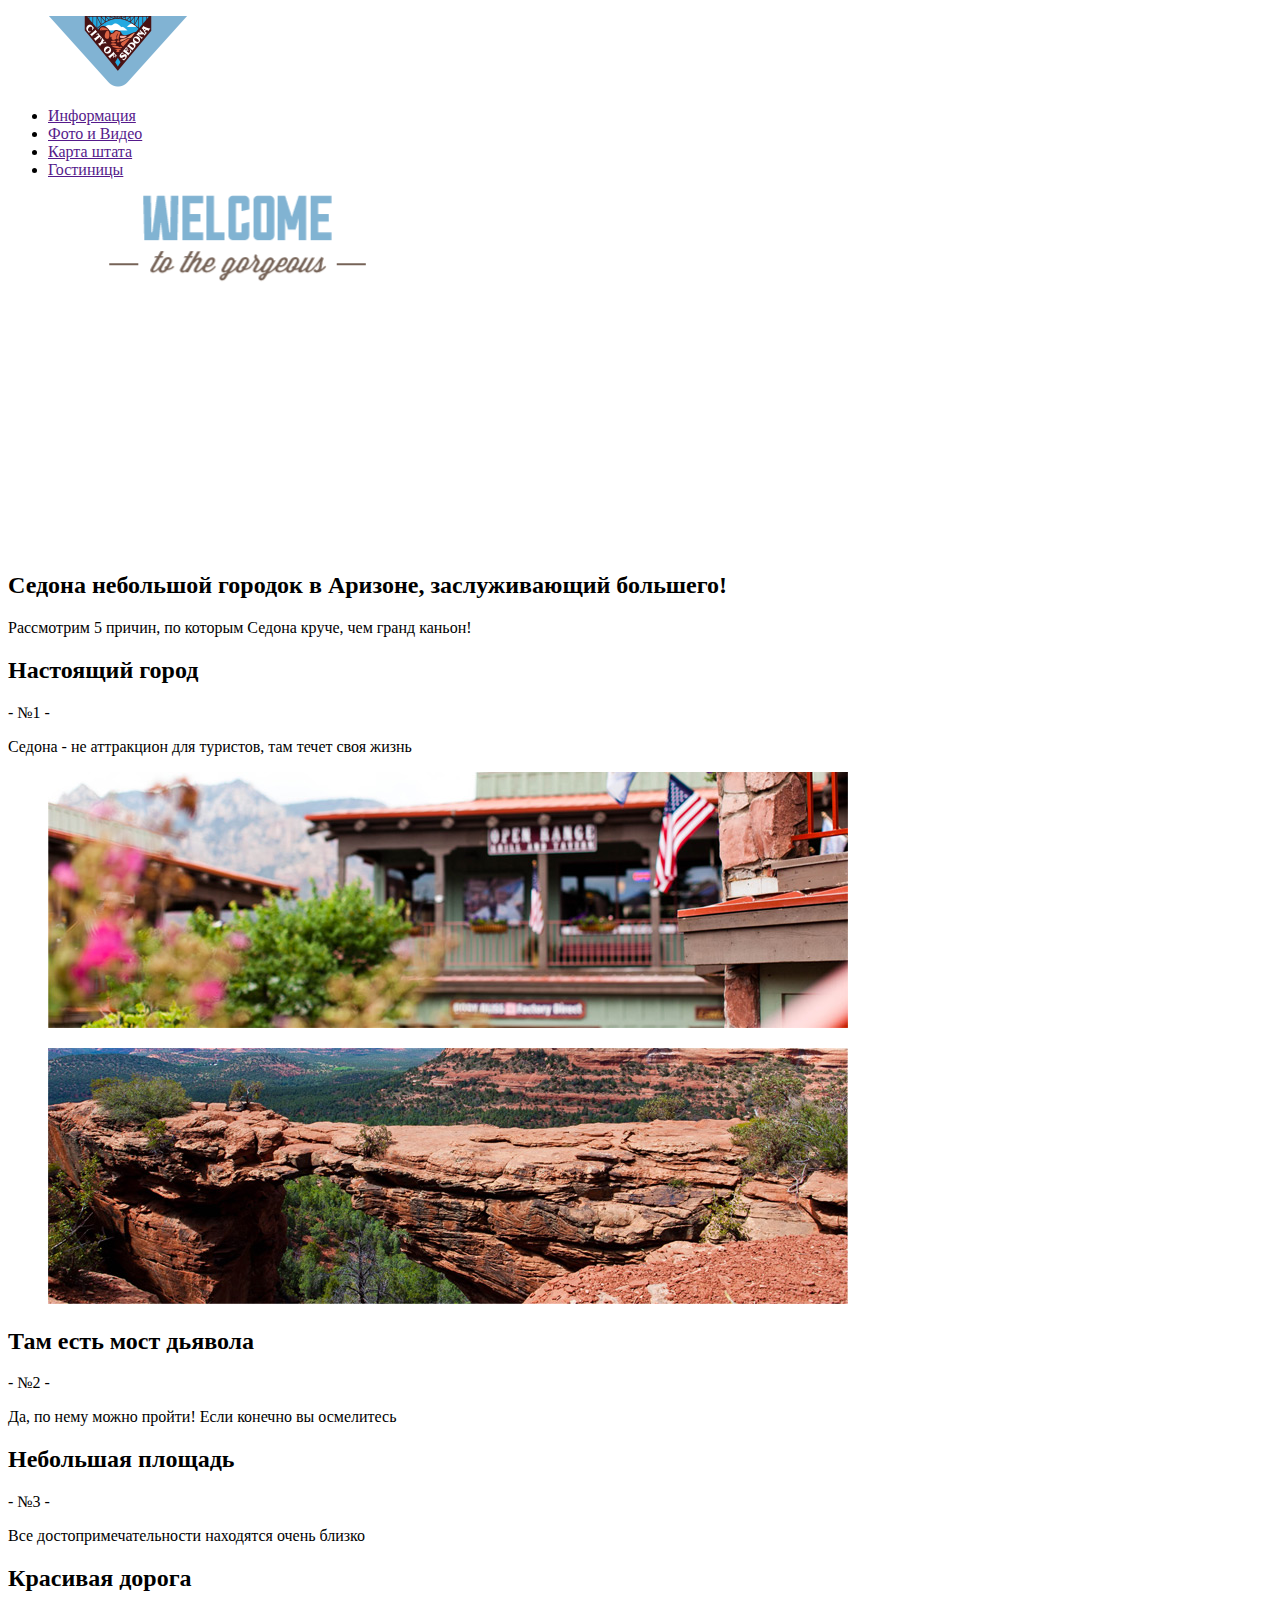
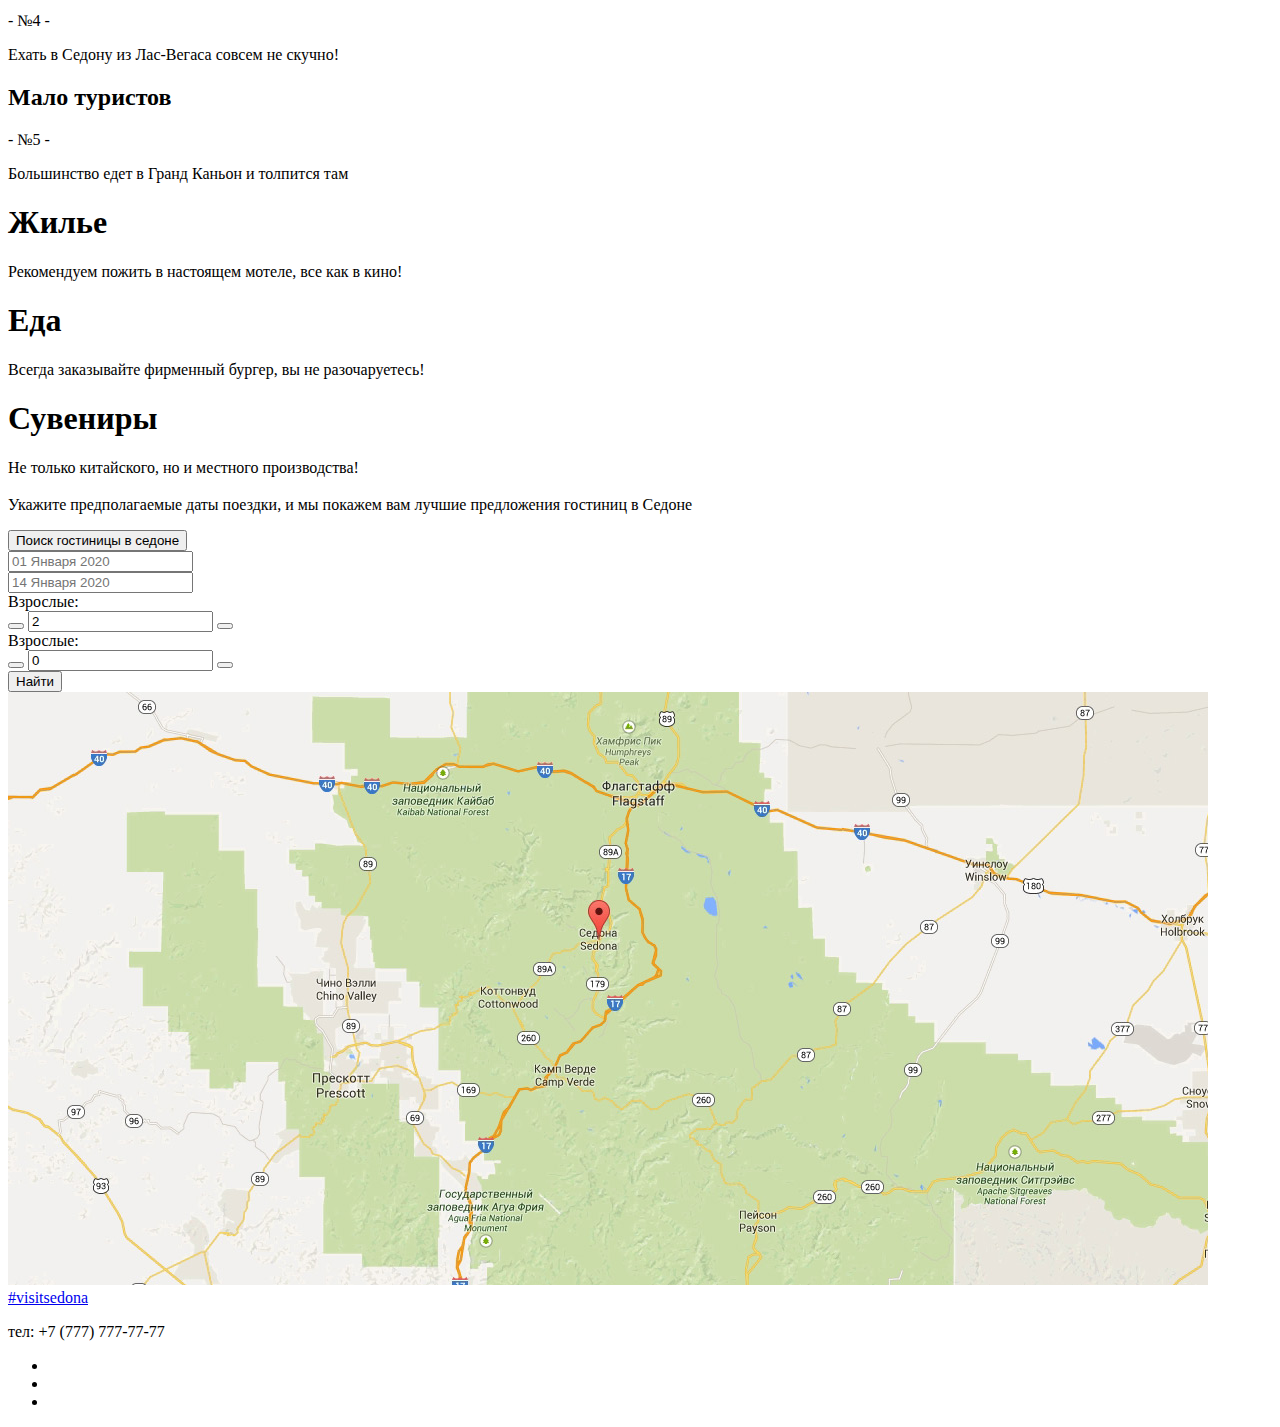
==== index.html @ 4307a4ac "Base markup" ====
<!DOCTYPE html>
<html lang="ru">
<head>
  <meta charset="UTF-8">
  <meta name="viewport" content="width=device-width, initial-scale=1.0">
  <meta http-equiv="X-UA-Compatible" content="ie=edge">
  <title>Welcome to Sedona</title>
</head>
<body>
  <div class="wrapper">
    <header class="main-header">
      <figure>
        <img src="img/logo.png" alt="Sedona logo">
      </figure>
      <ul>
        <li><a href="">Информация</a></li>
        <li><a href="">Фото и Видео</a></li>
        <li><a href="">Карта штата</a></li>
        <li><a href="">Гостиницы</a></li>
      </ul>
    </header>

    <div class="page-intro">
      <img src="img/welcome-sedona.png" alt="welcome to Sedona" width="459" height="353">
    </div>

    <main>

      <section class="reasons">
        <header class="reasons-header">
          <h2 class="reasons-title">
            Седона небольшой городок в Аризоне, заслуживающий большего!
          </h2>
          <p>
            Рассмотрим 5 причин, по которым Седона круче, чем гранд каньон!
          </p>
        </header>

        <div class="reasons-row">
          <div class="reason reason-blue">
            <h2 class="reason-title">Настоящий город</h2>
            <span>- №1 -</span>
            <p>Седона - не аттракцион для туристов, там течет своя жизнь</p>
          </div>
          <figure>
            <img src="img/reason-1-pic.jpg" alt="reason-picture" width="800" height="256">
          </figure>
        </div>

        <div class="reasons-row">
          <figure>
            <img src="img/reason-2-pic.jpg" alt="reason-picture" width="800" height="256">
          </figure>
          <div class="reason reason-blue">
            <h2 class="reason-title">Там есть мост дьявола</h2>
            <span>- №2 -</span>
            <p>Да, по нему можно пройти! Если конечно вы осмелитесь</p>
          </div>
        </div>

        <div class="reasons-row reasons-row-grey">
          <div class="reason">
            <h2 class="reason-title">Небольшая площадь</h2>
            <span>- №3 -</span>
            <p>Все достопримечательности находятся очень близко</p>
          </div>

          <div class="reason">
            <h2 class="reason-title">Красивая дорога</h2>
            <span>- №4 -</span>
            <p>Ехать в Седону из Лас-Вегаса совсем не скучно!</p>
          </div>

          <div class="reason">
            <h2 class="reason-title">Мало туристов</h2>
            <span>- №5 -</span>
            <p>Большинство едет в Гранд Каньон и толпится там</p>
          </div>
        </div>

        <div class="reasons-row reasons-row-white">
          <div class="reason-housing">
            <h1 class="reason-title">Жилье</h1>
            <p>Рекомендуем пожить в настоящем мотеле, все как в кино!</p>
          </div>

          <div class="reason-food">
            <h1 class="reason-title">Еда</h1>
            <p>Всегда заказывайте фирменный бургер, вы не разочаруетесь!</p>
          </div>

          <div class="reason-sounenir">
            <h1 class="reason-title">Сувениры</h1>
            <p>Не только китайского, но и местного производства!</p>
          </div>
        </div>
      </section>

      <section class="booking">
        <h2 class="booking-title"></h2>
        <p>Укажите предполагаемые даты поездки, и мы покажем вам лучшие предложения гостиниц в Седоне</p>
        <button class="search-button" type="button">Поиск гостиницы в седоне</button>

        <div class="booking-modal">
          <form class="booking-form" action="post">

            <div class="input-line">
              <label for=""></label>
              <input class="booking-calendar" id="arrival-date" type="text" name="arrival" placeholder="01 Января 2020">
            </div>

            <div class="input-line">
              <label for=""></label>
              <input class="booking-calendar" id="departure-date" type="text" name="departure" placeholder="14 Января 2020">
            </div>

            <div class="input-line">
              <label for="adults">Взрослые:</label>
              <div class="adults">
                <button class="button-minus" type="button"></button>
                <input type="text" name="adults" id="adults" value="2">
                <button class="button-plus" type="button"></button>
              </div>

              <label for="children">Взрослые:</label>
              <div class="children">
                <button class="button-minus" type="button"></button>
                <input type="text" name="children" id="children" value="0">
                <button class="button-plus" type="button"></button>
              </div>
            </div>

            <button class="form-submit-button" type="submit">Найти</button>
          </form>
        </div>

        <div class="map">
          <img src="img/map.jpg" alt="Sedona map" width="1200" height="593">
        </div>
      </section>
    </main>
    <footer class="footer">
      <div class="footer-contacts">
        <a href="#">#visitsedona</a>
        <p>тел: +7 (777) 777-77-77</p>
      </div>
      <div class="footer-social">
        <ul>
          <li><a class="social-button social-button-twitter" href=""></a></li>
          <li><a class="social-button social-button-facebook" href=""></a></li>
          <li><a class="social-button social-button-youtube" href=""></a></li>
        </ul>
      </div>
      <div class="footer-copyright"></div>
    </footer>
  </div>
</body>
</html>
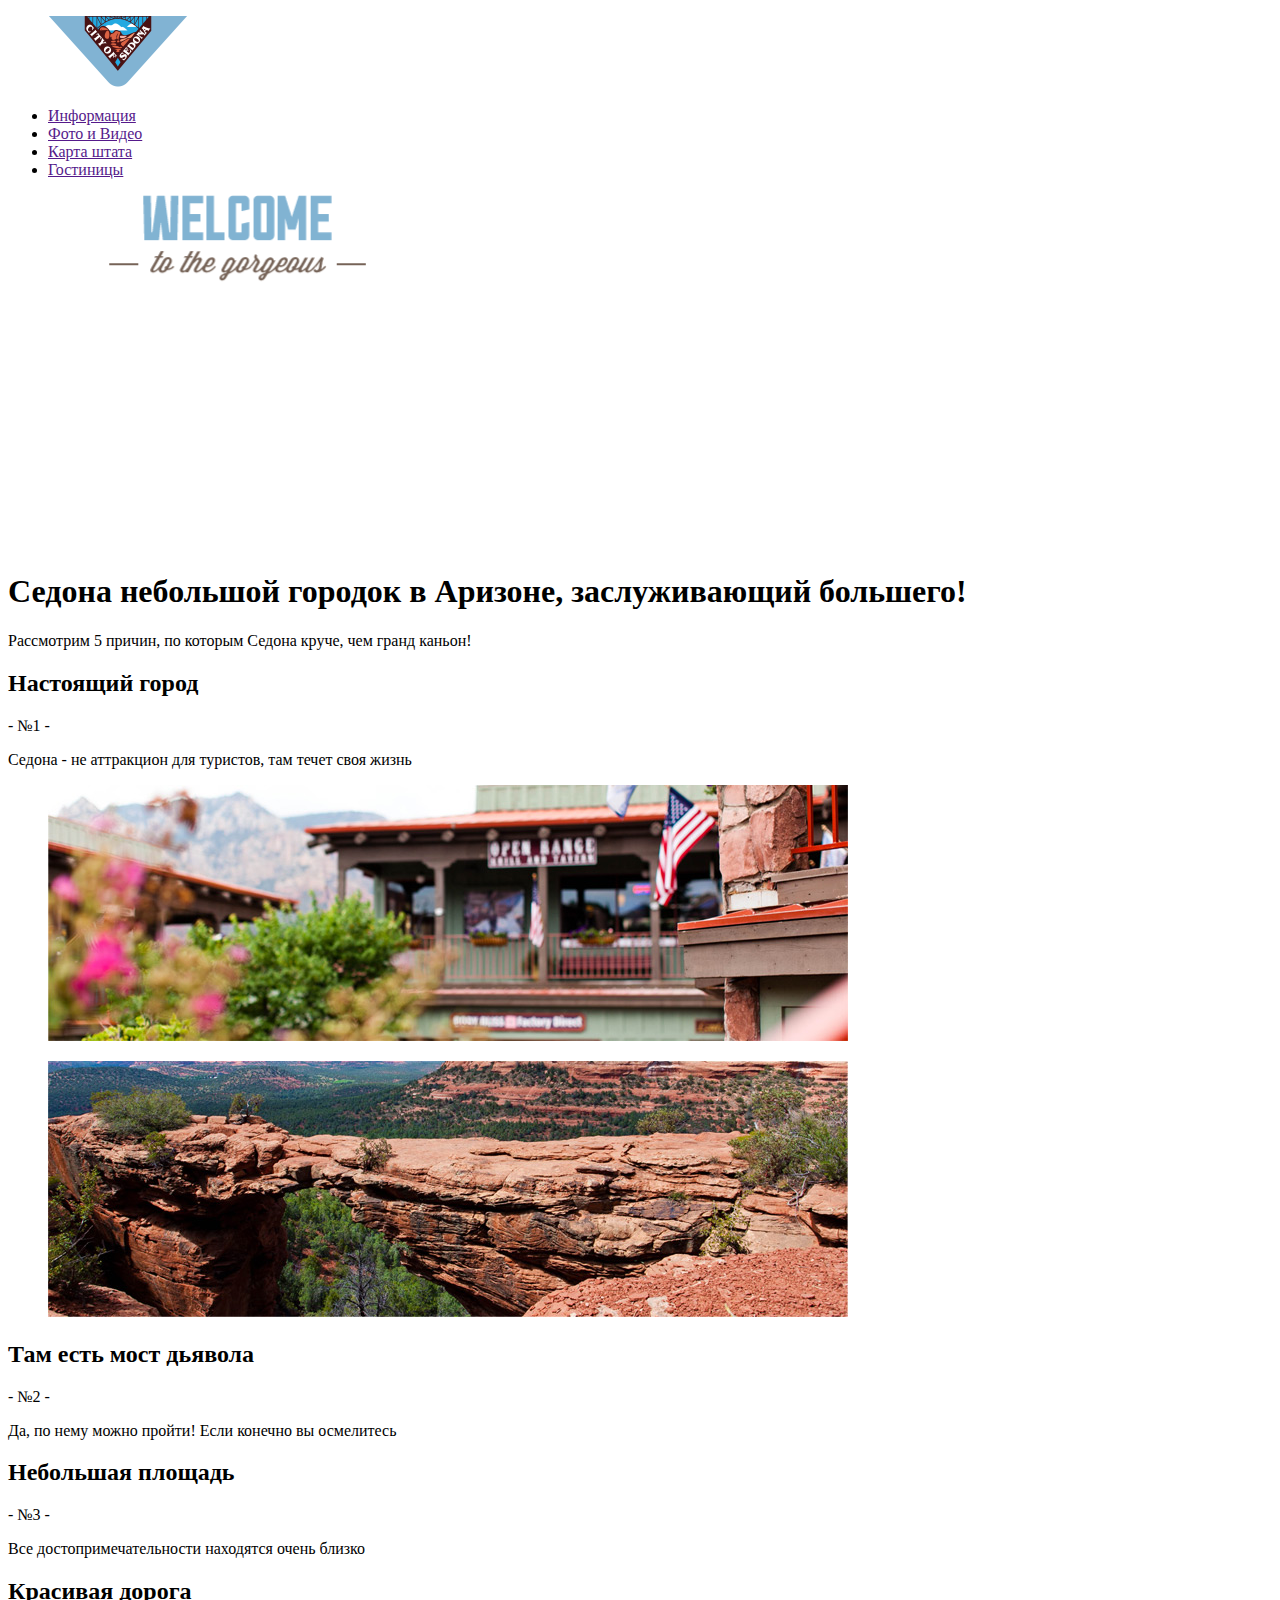
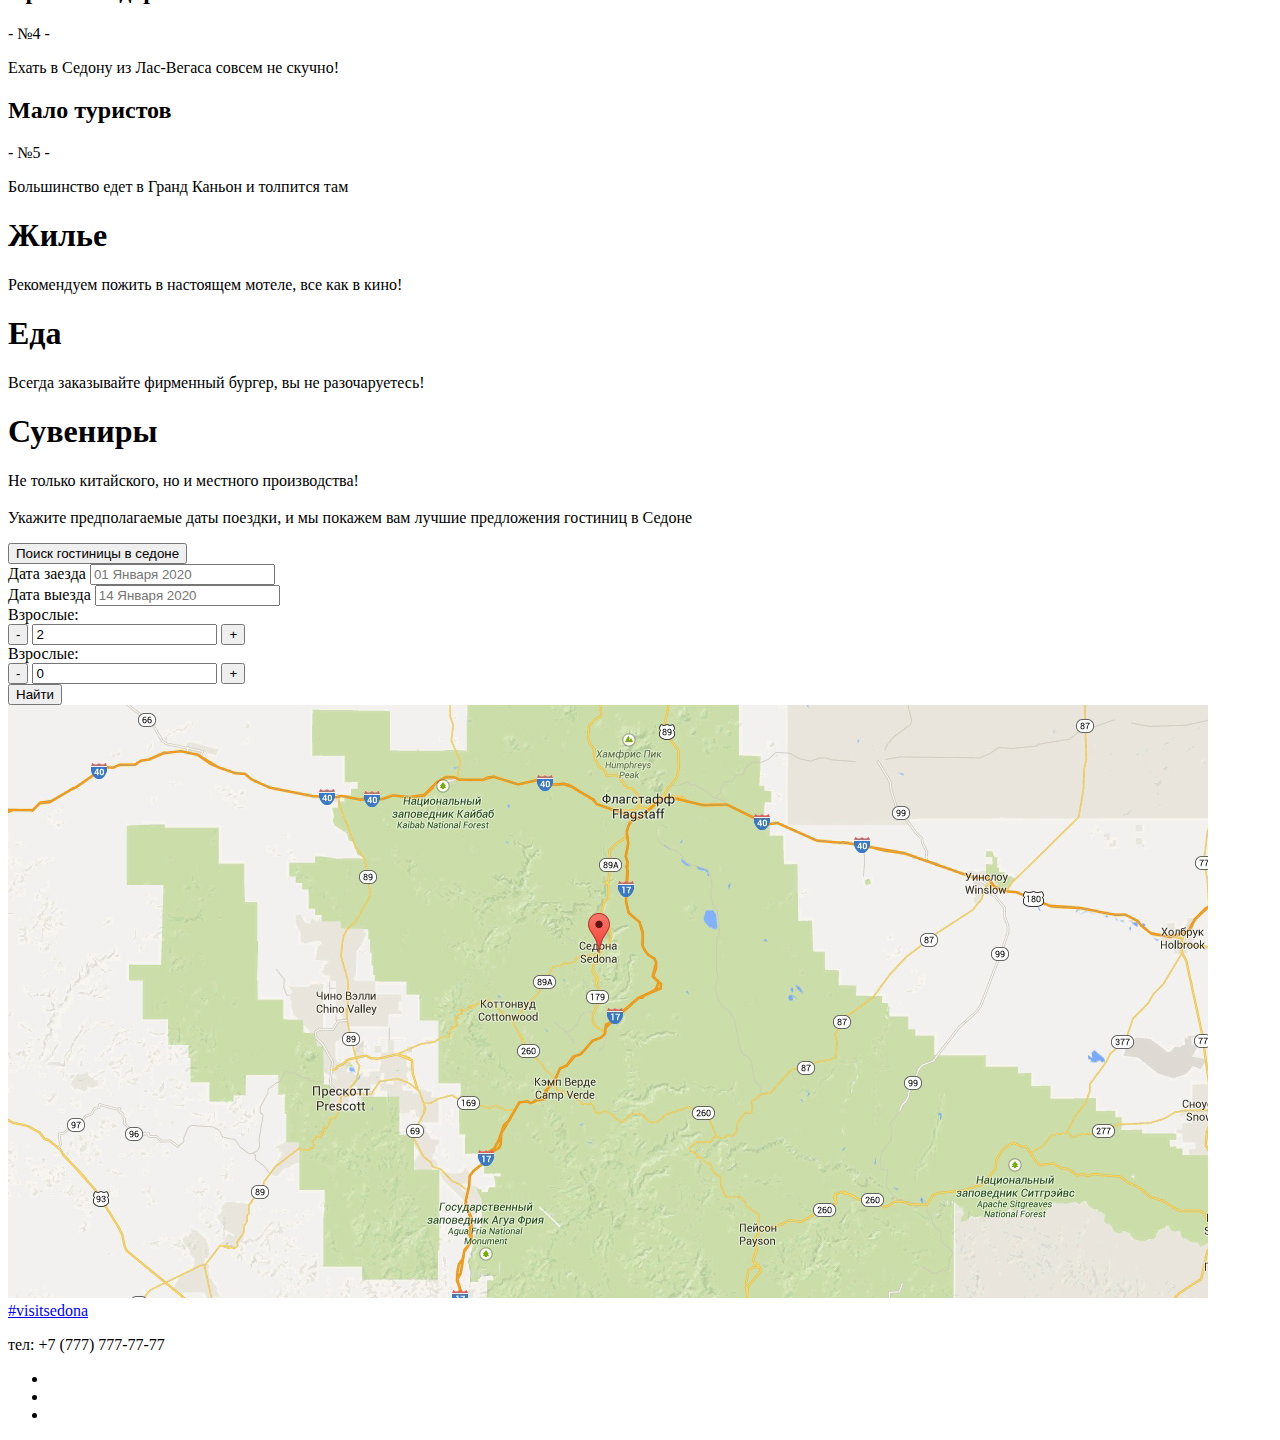
==== commit 2b093c91: "Update index.html" ====
--- a/index.html
+++ b/index.html
@@ -9,15 +9,17 @@
 <body>
   <div class="wrapper">
     <header class="main-header">
-      <figure>
-        <img src="img/logo.png" alt="Sedona logo">
-      </figure>
-      <ul>
-        <li><a href="">Информация</a></li>
-        <li><a href="">Фото и Видео</a></li>
-        <li><a href="">Карта штата</a></li>
-        <li><a href="">Гостиницы</a></li>
-      </ul>
+      <nav class="main-navigation">
+        <figure class="main-header-logo">
+          <img src="img/logo.png" alt="Sedona logo">
+        </figure>
+        <ul class="main-navigation-list">
+          <li><a href="">Информация</a></li>
+          <li><a href="">Фото и Видео</a></li>
+          <li><a href="">Карта штата</a></li>
+          <li><a href="">Гостиницы</a></li>
+        </ul>
+    </nav>
     </header>
 
     <div class="page-intro">
@@ -27,14 +29,14 @@
     <main>
 
       <section class="reasons">
-        <header class="reasons-header">
-          <h2 class="reasons-title">
+        <div class="reasons-header">
+          <h1 class="reasons-title">
             Седона небольшой городок в Аризоне, заслуживающий большего!
-          </h2>
+          </h1>
           <p>
             Рассмотрим 5 причин, по которым Седона круче, чем гранд каньон!
           </p>
-        </header>
+        </div>
 
         <div class="reasons-row">
           <div class="reason reason-blue">
@@ -89,7 +91,7 @@
             <p>Всегда заказывайте фирменный бургер, вы не разочаруетесь!</p>
           </div>
 
-          <div class="reason-sounenir">
+          <div class="reason-souvenir">
             <h1 class="reason-title">Сувениры</h1>
             <p>Не только китайского, но и местного производства!</p>
           </div>
@@ -105,28 +107,28 @@
           <form class="booking-form" action="post">
 
             <div class="input-line">
-              <label for=""></label>
+              <label for="arrival-date">Дата заезда</label>
               <input class="booking-calendar" id="arrival-date" type="text" name="arrival" placeholder="01 Января 2020">
             </div>
 
             <div class="input-line">
-              <label for=""></label>
+              <label for="departure-date">Дата выезда</label>
               <input class="booking-calendar" id="departure-date" type="text" name="departure" placeholder="14 Января 2020">
             </div>
 
             <div class="input-line">
               <label for="adults">Взрослые:</label>
               <div class="adults">
-                <button class="button-minus" type="button"></button>
+                <button class="button-minus" type="button">-</button>
                 <input type="text" name="adults" id="adults" value="2">
-                <button class="button-plus" type="button"></button>
+                <button class="button-plus" type="button">+</button>
               </div>
 
               <label for="children">Взрослые:</label>
               <div class="children">
-                <button class="button-minus" type="button"></button>
+                <button class="button-minus" type="button">-</button>
                 <input type="text" name="children" id="children" value="0">
-                <button class="button-plus" type="button"></button>
+                <button class="button-plus" type="button">+</button>
               </div>
             </div>
 
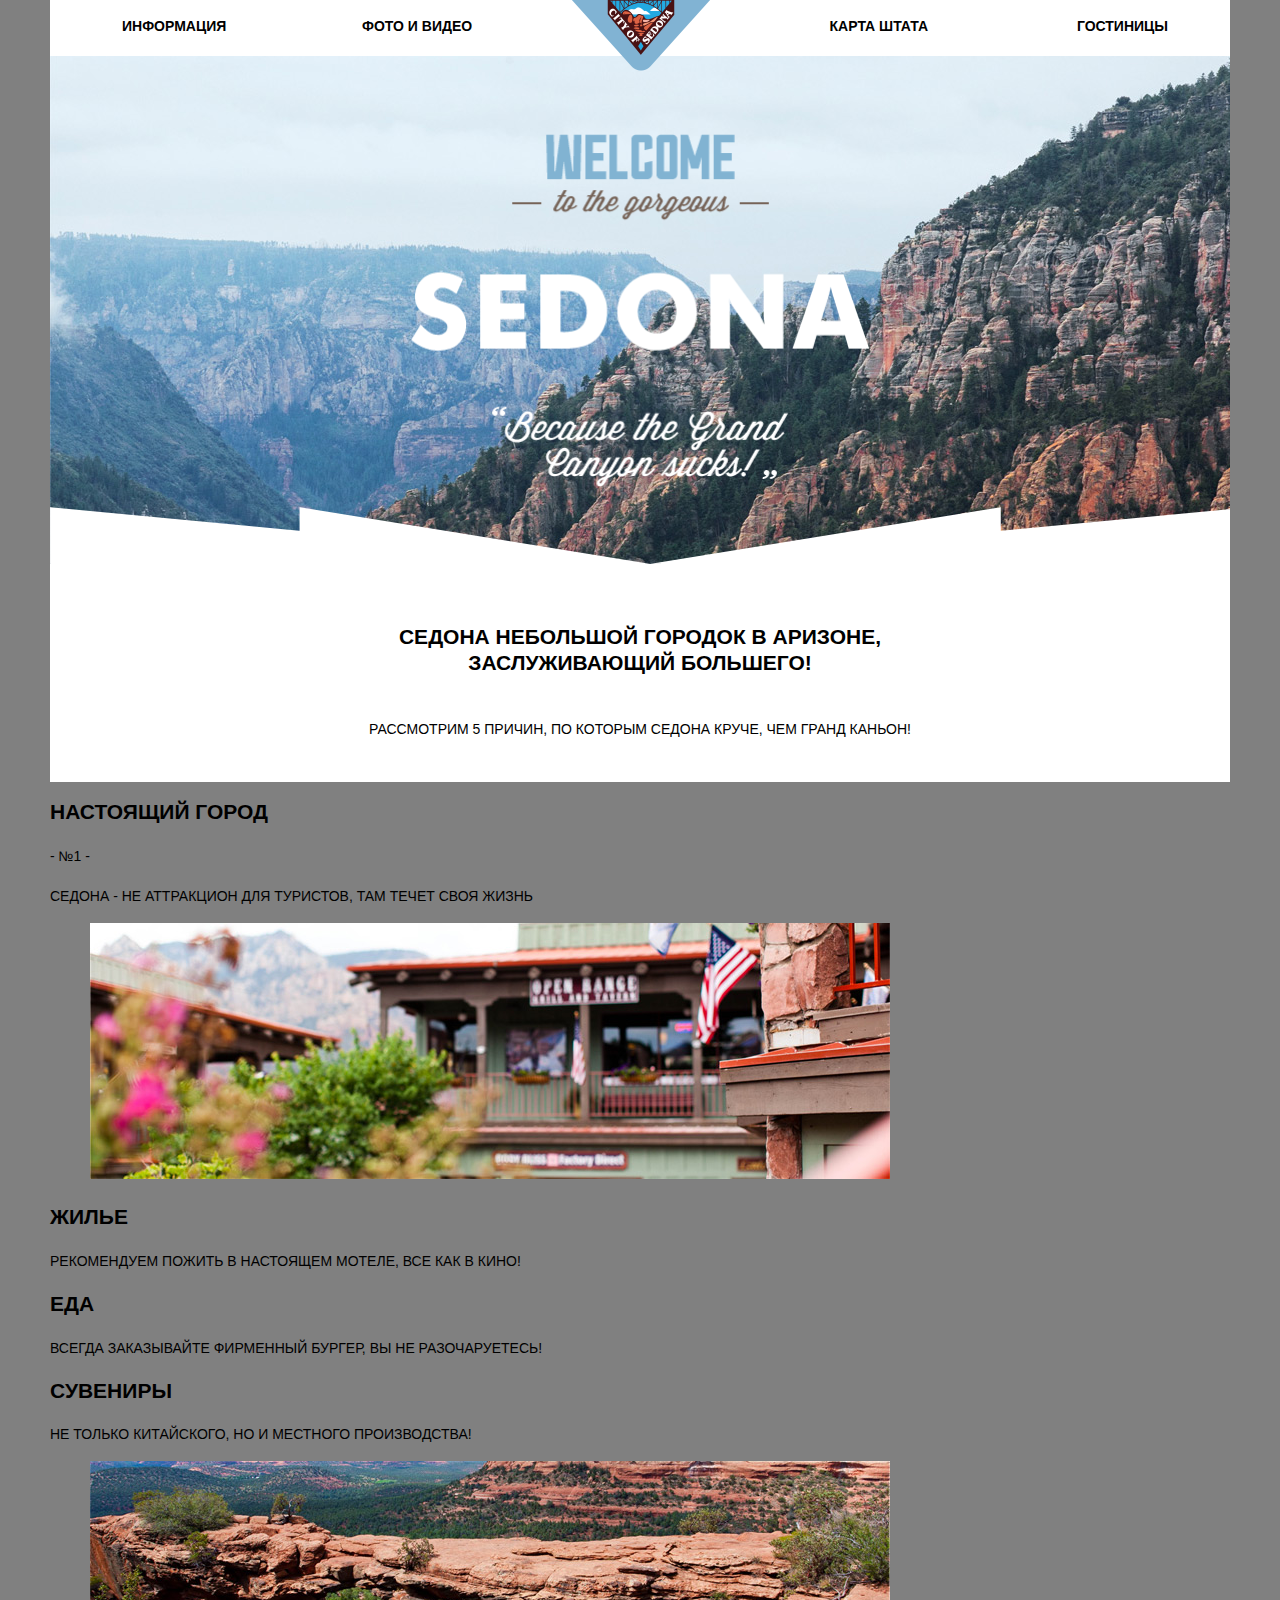
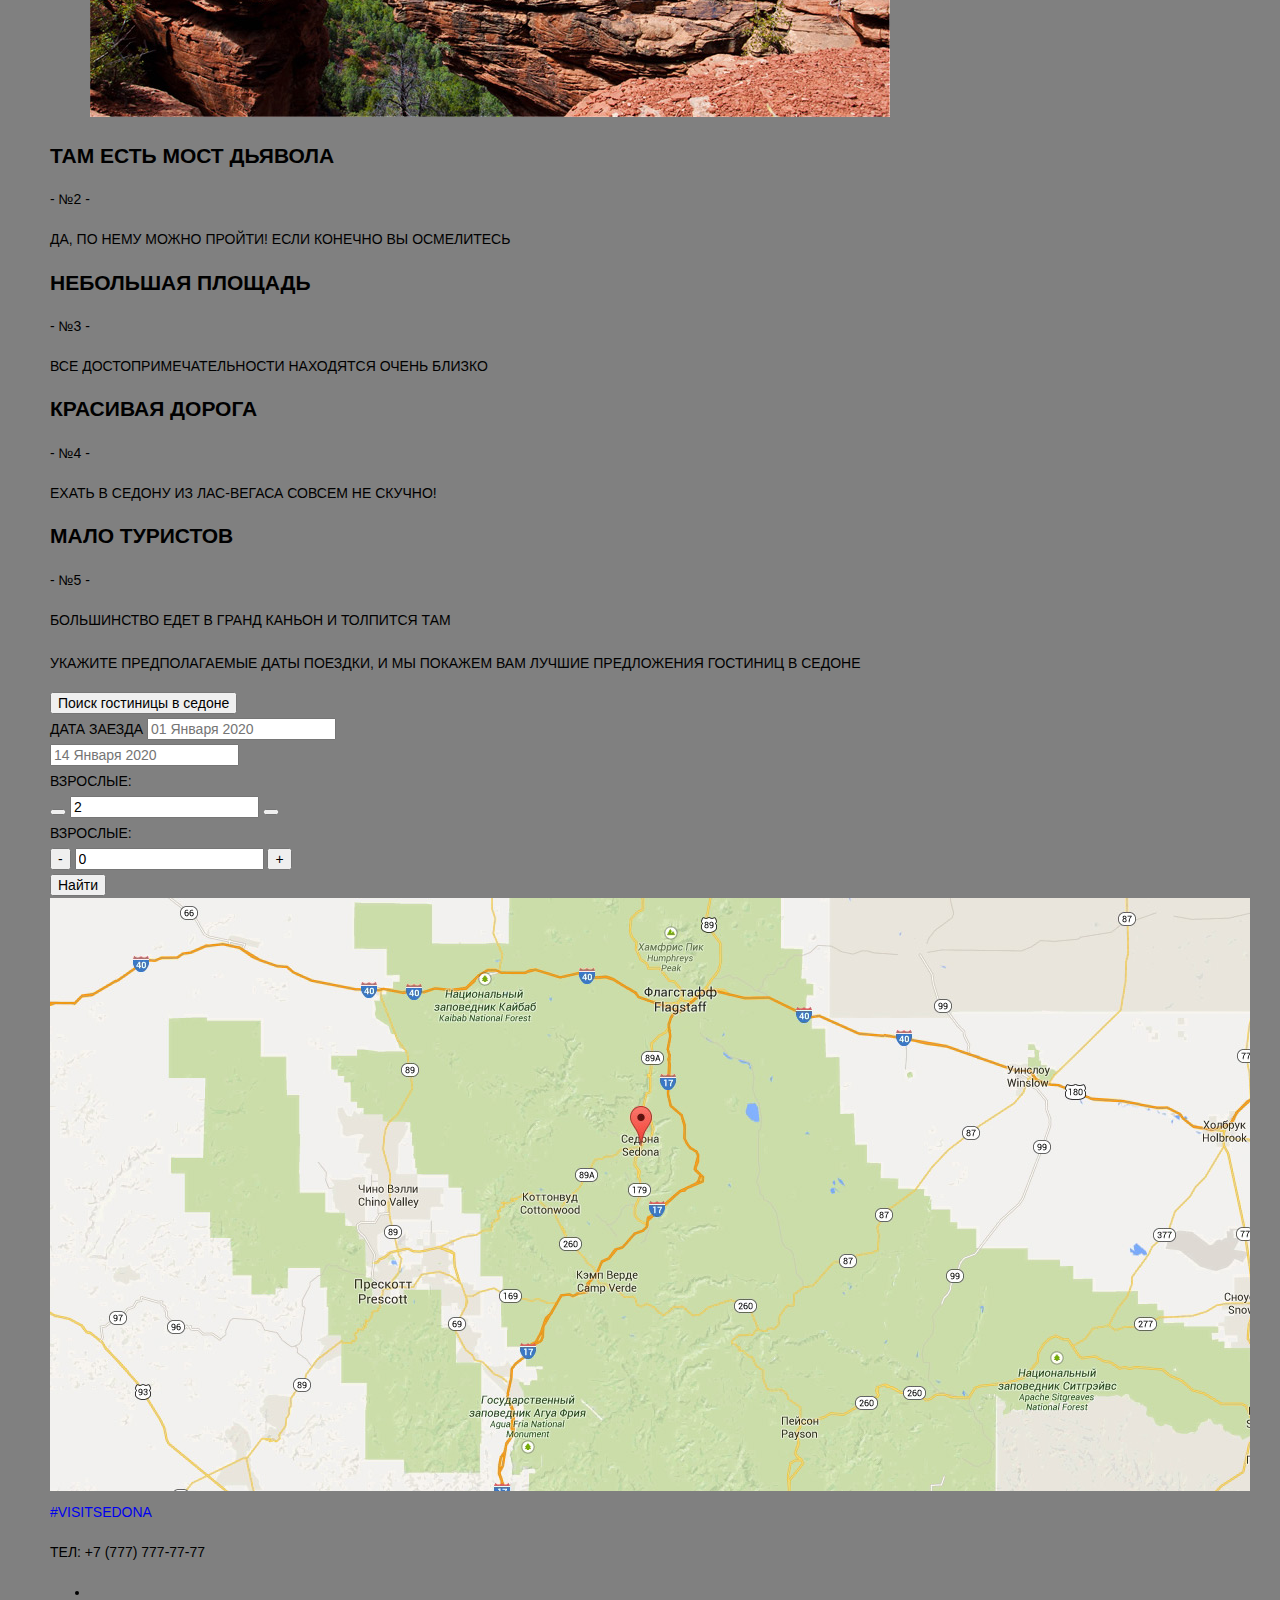
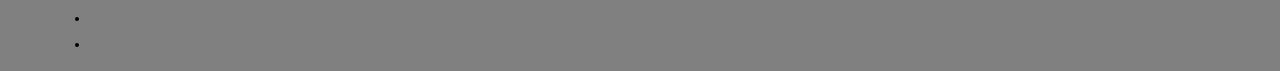
==== commit 9b895587: "header ready" ====
--- a/index.html
+++ b/index.html
@@ -4,98 +4,95 @@
   <meta charset="UTF-8">
   <meta name="viewport" content="width=device-width, initial-scale=1.0">
   <meta http-equiv="X-UA-Compatible" content="ie=edge">
-  <title>Welcome to Sedona</title>
+  <title>Добро пожаловать в Седону!</title>
+  <link rel="stylesheet" href="css/normalize.css">
+  <link rel="stylesheet" href="css/style.css">
 </head>
 <body>
-  <div class="wrapper">
+  <div class="page-wrapper">
     <header class="main-header">
       <nav class="main-navigation">
-        <figure class="main-header-logo">
+        <a class="main-header-logo">
           <img src="img/logo.png" alt="Sedona logo">
-        </figure>
+        </a>
         <ul class="main-navigation-list">
-          <li><a href="">Информация</a></li>
-          <li><a href="">Фото и Видео</a></li>
-          <li><a href="">Карта штата</a></li>
-          <li><a href="">Гостиницы</a></li>
+            <li class="nav-item nav-item-1"><a href="">Информация</a></li>
+            <li class="nav-item nav-item-2"><a href="">Фото и Видео</a></li>
+            <li class="nav-item nav-item-3"><a href="">Карта штата</a></li>
+            <li class="nav-item nav-item-4"><a href="">Гостиницы</a></li>
         </ul>
-    </nav>
+      </nav>
     </header>
 
     <div class="page-intro">
+      <h1 class="visually-hidden">Курортный городок Седона</h1>
       <img src="img/welcome-sedona.png" alt="welcome to Sedona" width="459" height="353">
     </div>
 
     <main>
 
+      <div class="reasons-header">
+        <h2>
+          Седона небольшой городок в Аризоне,<br> заслуживающий большего!
+        </h2>
+        <p>
+          Рассмотрим 5 причин, по которым Седона круче, чем гранд каньон!
+        </p>
+      </div>
+
       <section class="reasons">
-        <div class="reasons-header">
-          <h1 class="reasons-title">
-            Седона небольшой городок в Аризоне, заслуживающий большего!
-          </h1>
-          <p>
-            Рассмотрим 5 причин, по которым Седона круче, чем гранд каньон!
-          </p>
+
+        <div class="reason reason-1">
+          <h2 class="reason-title">Настоящий город</h2>
+          <span>- №1 -</span>
+          <p>Седона - не аттракцион для туристов, там течет своя жизнь</p>
+        </div>
+        <figure>
+          <img src="img/reason-1-pic.jpg" alt="reason-picture" width="800" height="256">
+        </figure>
+
+        <div class="reason-housing">
+          <h2 class="reason-title">Жилье</h2>
+          <p>Рекомендуем пожить в настоящем мотеле, все как в кино!</p>
         </div>
 
-        <div class="reasons-row">
-          <div class="reason reason-blue">
-            <h2 class="reason-title">Настоящий город</h2>
-            <span>- №1 -</span>
-            <p>Седона - не аттракцион для туристов, там течет своя жизнь</p>
-          </div>
-          <figure>
-            <img src="img/reason-1-pic.jpg" alt="reason-picture" width="800" height="256">
-          </figure>
+        <div class="reason-food">
+          <h2 class="reason-title">Еда</h2>
+          <p>Всегда заказывайте фирменный бургер, вы не разочаруетесь!</p>
         </div>
 
-        <div class="reasons-row">
-          <figure>
-            <img src="img/reason-2-pic.jpg" alt="reason-picture" width="800" height="256">
-          </figure>
-          <div class="reason reason-blue">
-            <h2 class="reason-title">Там есть мост дьявола</h2>
-            <span>- №2 -</span>
-            <p>Да, по нему можно пройти! Если конечно вы осмелитесь</p>
-          </div>
+        <div class="reason-souvenir">
+          <h2 class="reason-title">Сувениры</h2>
+          <p>Не только китайского, но и местного производства!</p>
         </div>
 
-        <div class="reasons-row reasons-row-grey">
-          <div class="reason">
-            <h2 class="reason-title">Небольшая площадь</h2>
-            <span>- №3 -</span>
-            <p>Все достопримечательности находятся очень близко</p>
-          </div>
-
-          <div class="reason">
-            <h2 class="reason-title">Красивая дорога</h2>
-            <span>- №4 -</span>
-            <p>Ехать в Седону из Лас-Вегаса совсем не скучно!</p>
-          </div>
-
-          <div class="reason">
-            <h2 class="reason-title">Мало туристов</h2>
-            <span>- №5 -</span>
-            <p>Большинство едет в Гранд Каньон и толпится там</p>
-          </div>
+        <figure>
+          <img src="img/reason-2-pic.jpg" alt="reason-picture" width="800" height="256">
+        </figure>
+        <div class="reason reason-2">
+          <h2 class="reason-title">Там есть мост дьявола</h2>
+          <span>- №2 -</span>
+          <p>Да, по нему можно пройти! Если конечно вы осмелитесь</p>
         </div>
 
-        <div class="reasons-row reasons-row-white">
-          <div class="reason-housing">
-            <h1 class="reason-title">Жилье</h1>
-            <p>Рекомендуем пожить в настоящем мотеле, все как в кино!</p>
-          </div>
+        <div class="reason reason-3">
+          <h2 class="reason-title">Небольшая площадь</h2>
+          <span>- №3 -</span>
+          <p>Все достопримечательности находятся очень близко</p>
+        </div>
 
-          <div class="reason-food">
-            <h1 class="reason-title">Еда</h1>
-            <p>Всегда заказывайте фирменный бургер, вы не разочаруетесь!</p>
-          </div>
+        <div class="reason reason-4">
+          <h2 class="reason-title">Красивая дорога</h2>
+          <span>- №4 -</span>
+          <p>Ехать в Седону из Лас-Вегаса совсем не скучно!</p>
+        </div>
 
-          <div class="reason-souvenir">
-            <h1 class="reason-title">Сувениры</h1>
-            <p>Не только китайского, но и местного производства!</p>
-          </div>
+        <div class="reason reason-5">
+          <h2 class="reason-title">Мало туристов</h2>
+          <span>- №5 -</span>
+          <p>Большинство едет в Гранд Каньон и толпится там</p>
         </div>
+
       </section>
 
       <section class="booking">
@@ -112,16 +109,16 @@
             </div>
 
             <div class="input-line">
-              <label for="departure-date">Дата выезда</label>
+              <label for="departure-date"></label>
               <input class="booking-calendar" id="departure-date" type="text" name="departure" placeholder="14 Января 2020">
             </div>
 
             <div class="input-line">
               <label for="adults">Взрослые:</label>
               <div class="adults">
-                <button class="button-minus" type="button">-</button>
+                <button class="button-minus" type="button"></button>
                 <input type="text" name="adults" id="adults" value="2">
-                <button class="button-plus" type="button">+</button>
+                <button class="button-plus" type="button"></button>
               </div>
 
               <label for="children">Взрослые:</label>
@@ -143,7 +140,7 @@
     </main>
     <footer class="footer">
       <div class="footer-contacts">
-        <a href="#">#visitsedona</a>
+        <a class="hash" href="#">#visitsedona</a>
         <p>тел: +7 (777) 777-77-77</p>
       </div>
       <div class="footer-social">
--- a/css/style.css
+++ b/css/style.css
@@ -0,0 +1,177 @@
+// шрифт
+@font-face {
+  font-family: 'PT Sans';
+  src: local('PT Sans'),
+       url('fonts/web/ptsans.woff') format('woff'),
+       url('fonts/web/ptsans.woff2') format('woff2'),
+       url('fonts/web/ptsansbold.woff') format('woff'),
+       url('fonts/web/ptsansbold.woff2') format('woff2');
+}
+
+html {
+  -webkit-box-sizing: border-box;
+  box-sizing: border-box;
+}
+
+*, *::before, *::after {
+  -webkit-box-sizing: inherit;
+  box-sizing: inherit;
+}
+
+.visually-hidden:not(:focus):not(:active),
+input[type="checkbox"].visually-hidden,
+input[type="radio"].visually-hidden {
+  position: absolute;
+
+  width: 1px;
+  height: 1px;
+  margin: -1px;
+  border: 0;
+  padding: 0;
+
+  white-space: nowrap;
+
+  clip-path: inset(100%);
+  clip: rect(0 0 0 0);
+  overflow: hidden;
+}
+
+body {
+  padding: 0;
+  margin: 0;
+
+  font-size: 14px;
+  font-weight: normal;
+  font-family: "PT Sans Narrow", Arial, sans-serif;
+  line-height: 26px;
+  text-transform: uppercase;
+
+  background-color: #ffffff;
+  background: grey;
+}
+
+.page-wrapper {
+  width: 1200px;
+  margin: 0 auto;
+  padding: 0 10px;
+
+}
+
+a {
+  text-decoration: none;
+}
+
+.main-header-logo {
+  position: absolute;
+  width: 138px;
+  height: 71px;
+  z-index: 2;
+  left: 50%;
+  margin: 0 auto;
+  margin-left: -69px;
+}
+
+.main-navigation {
+  background: #ffffff;
+  width: 100%;
+  min-height: 56px;
+}
+
+.main-navigation-list {
+  display: flex;
+  min-height: 56px;
+  margin: 0;
+  padding: 0;
+  list-style-type: none;
+}
+
+.nav-item {
+  display: block;
+  width: 240px;
+  margin-top: 13px;
+}
+
+.nav-item-1 {
+  margin-left: 72px;
+}
+
+.nav-item-3 {
+  margin-left: 86px;
+}
+
+.nav-item-3, .nav-item-4 {
+  text-align: right;
+}
+
+.nav-item a {
+  font-size: 14px;
+  font-weight: bold;
+  font-style: normal;
+  line-height: 26px;
+  color: #000000;
+}
+
+.nav-item a:hover,
+.site-navigation a:focus {
+	color: #81b3d2;
+
+	background-color: #ffffff;
+}
+
+.nav-item a:active {
+	color: #766357;
+
+	background-color: #ffffff;
+}
+
+.page-intro {
+  position: relative;
+  min-height: 508px;
+  padding-top: 78px;
+  background: url("../img/welcome-sedona-bg.jpg");
+}
+
+.page-intro img {
+  display: block;
+  width: 459px;
+  height: 353px;
+  margin: 0 auto;
+}
+
+.page-intro::after {
+  content: "";
+  position: absolute;
+  background-image: url("../img/polygon.png");
+  background-repeat: no-repeat;
+  bottom: 0;
+  left: 0;
+  width: 100%;
+  height: 57px;
+}
+
+.reasons-header {
+  /*min-height: 216px;*/
+  background-color: #ffffff;
+  padding-top: 60px;
+  padding-bottom: 40px;
+}
+
+.reasons-header h2 {
+  margin: 0;
+  padding-bottom: 40px;
+  font-size: 21px;
+  font-weight: bold;
+  font-style: normal;
+  line-height: 26px;
+  text-align: center;
+  color: #000000;
+}
+
+.reasons-header p {
+  margin: 0;
+  font-size: 14px;
+  font-weight: normal;
+  line-height: 26px;
+  text-align: center;
+  color: #000000;
+}
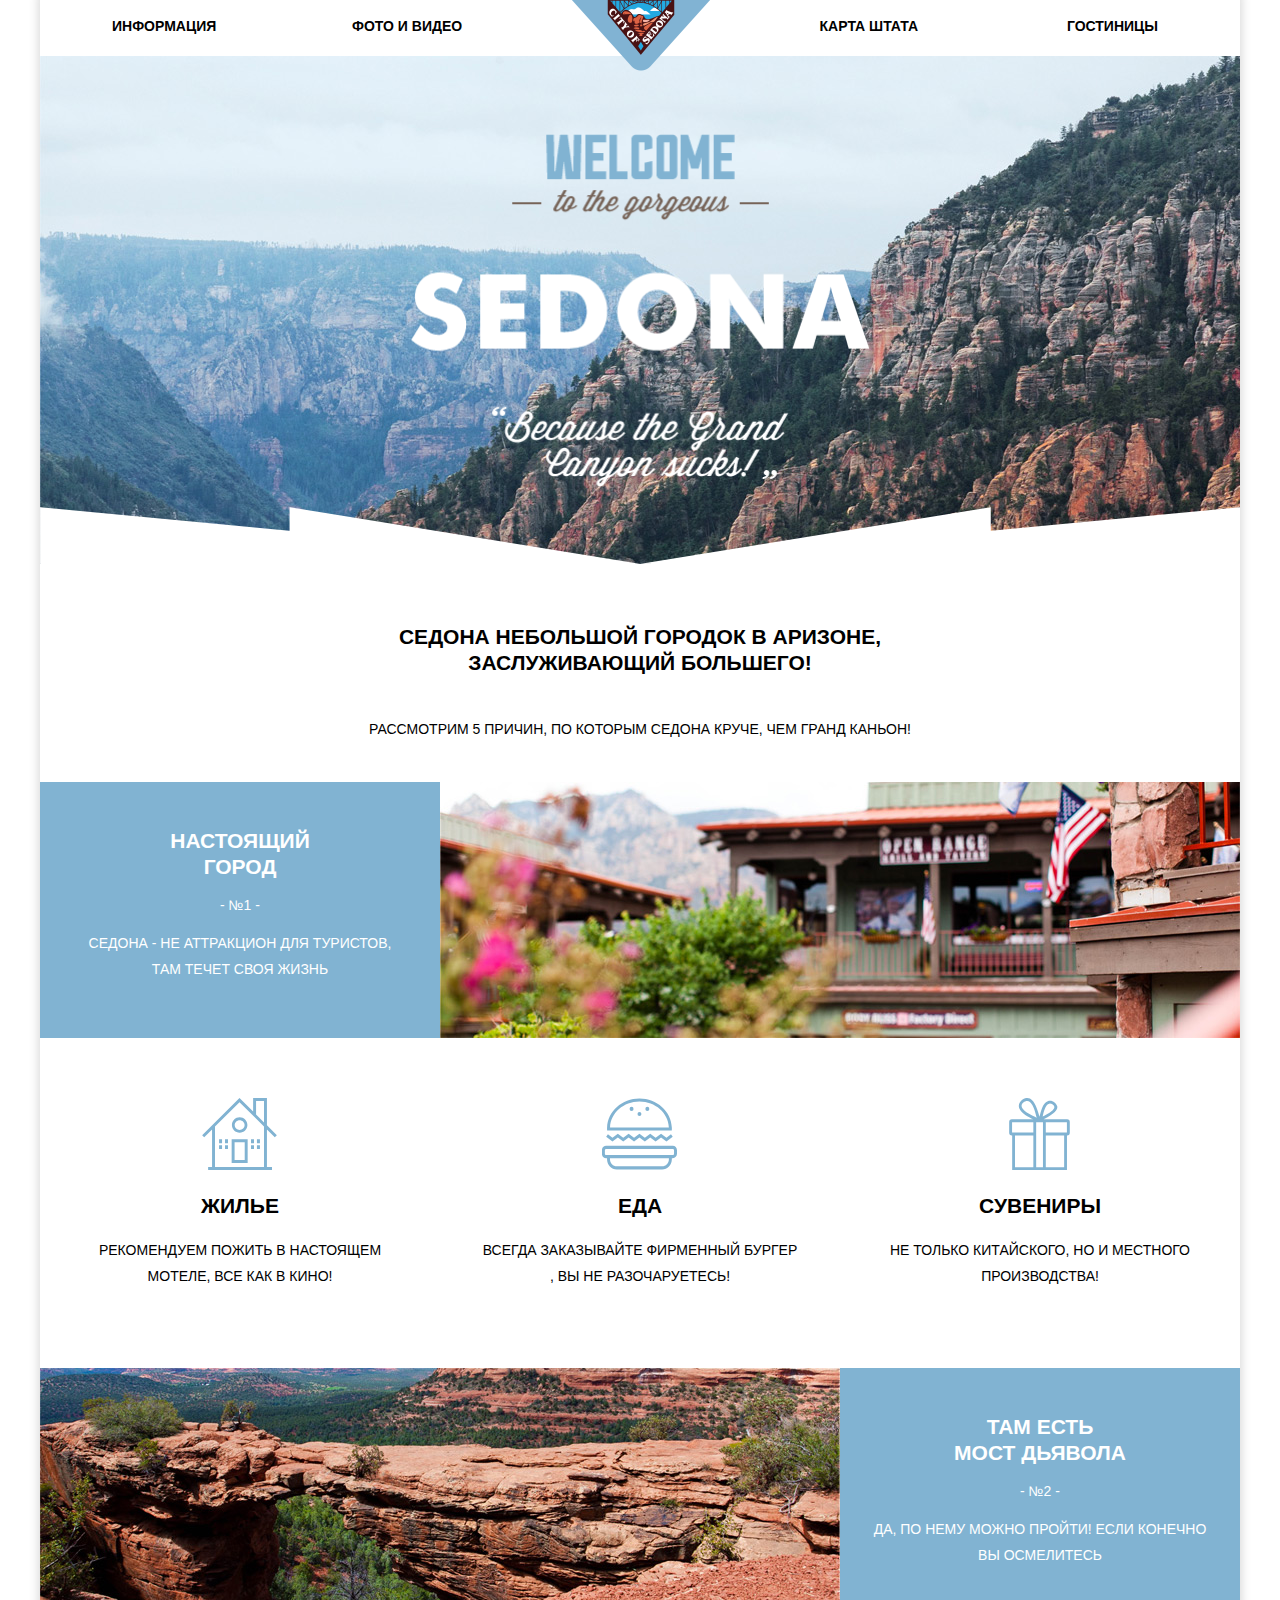
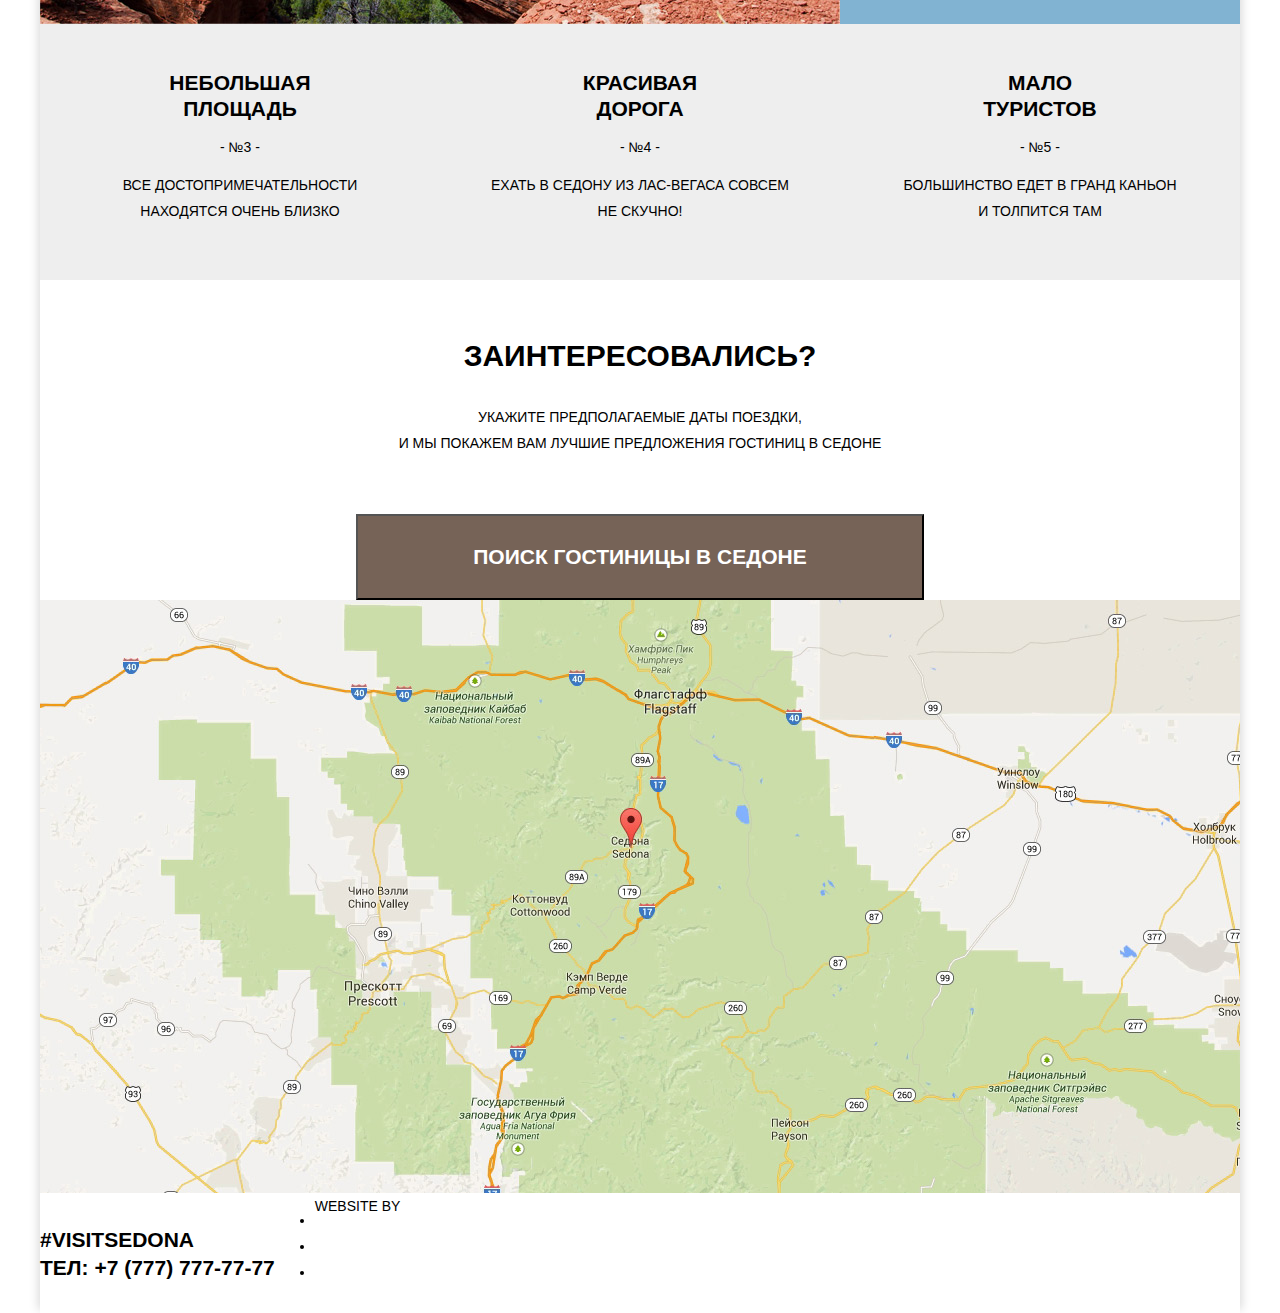
==== commit 9fc8ea8d: "css/html updated" ====
--- a/index.html
+++ b/index.html
@@ -5,6 +5,7 @@
   <meta name="viewport" content="width=device-width, initial-scale=1.0">
   <meta http-equiv="X-UA-Compatible" content="ie=edge">
   <title>Добро пожаловать в Седону!</title>
+  <link href="https://fonts.googleapis.com/css2?family=PT+Sans:wght@400;700&display=swap" rel="stylesheet">
   <link rel="stylesheet" href="css/normalize.css">
   <link rel="stylesheet" href="css/style.css">
 </head>
@@ -43,61 +44,62 @@
       <section class="reasons">
 
         <div class="reason reason-1">
-          <h2 class="reason-title">Настоящий город</h2>
+          <h2 class="reason-title">Настоящий<br> город</h2>
           <span>- №1 -</span>
-          <p>Седона - не аттракцион для туристов, там течет своя жизнь</p>
+          <p>Седона - не аттракцион для туристов,<br> там течет своя жизнь</p>
         </div>
-        <figure>
+        <figure class="reason-photo">
           <img src="img/reason-1-pic.jpg" alt="reason-picture" width="800" height="256">
         </figure>
 
         <div class="reason-housing">
           <h2 class="reason-title">Жилье</h2>
-          <p>Рекомендуем пожить в настоящем мотеле, все как в кино!</p>
+          <p>Рекомендуем пожить в настоящем<br> мотеле, все как в кино!</p>
         </div>
 
         <div class="reason-food">
           <h2 class="reason-title">Еда</h2>
-          <p>Всегда заказывайте фирменный бургер, вы не разочаруетесь!</p>
+          <p>Всегда заказывайте фирменный бургер<br>, вы не разочаруетесь!</p>
         </div>
 
         <div class="reason-souvenir">
           <h2 class="reason-title">Сувениры</h2>
-          <p>Не только китайского, но и местного производства!</p>
+          <p>Не только китайского, но и местного<br> производства!</p>
         </div>
 
-        <figure>
+        <figure class="reason-photo">
           <img src="img/reason-2-pic.jpg" alt="reason-picture" width="800" height="256">
         </figure>
         <div class="reason reason-2">
-          <h2 class="reason-title">Там есть мост дьявола</h2>
+          <h2 class="reason-title">Там есть<br> мост дьявола</h2>
           <span>- №2 -</span>
-          <p>Да, по нему можно пройти! Если конечно вы осмелитесь</p>
+          <p>Да, по нему можно пройти! Если конечно<br> вы осмелитесь</p>
         </div>
 
         <div class="reason reason-3">
-          <h2 class="reason-title">Небольшая площадь</h2>
+          <h2 class="reason-title">Небольшая<br> площадь</h2>
           <span>- №3 -</span>
-          <p>Все достопримечательности находятся очень близко</p>
+          <p>Все достопримечательности<br> находятся очень близко</p>
         </div>
 
         <div class="reason reason-4">
-          <h2 class="reason-title">Красивая дорога</h2>
+          <h2 class="reason-title">Красивая<br> дорога</h2>
           <span>- №4 -</span>
-          <p>Ехать в Седону из Лас-Вегаса совсем не скучно!</p>
+          <p>Ехать в Седону из Лас-Вегаса совсем<br> не скучно!</p>
         </div>
 
         <div class="reason reason-5">
-          <h2 class="reason-title">Мало туристов</h2>
+          <h2 class="reason-title">Мало<br> туристов</h2>
           <span>- №5 -</span>
-          <p>Большинство едет в Гранд Каньон и толпится там</p>
+          <p>Большинство едет в Гранд Каньон<br> и толпится там</p>
         </div>
 
       </section>
 
       <section class="booking">
-        <h2 class="booking-title"></h2>
-        <p>Укажите предполагаемые даты поездки, и мы покажем вам лучшие предложения гостиниц в Седоне</p>
+
+        <h2>Заинтересовались?</h2>
+        <p>Укажите предполагаемые даты поездки,<br> и мы покажем вам лучшие предложения гостиниц в Седоне</p>
         <button class="search-button" type="button">Поиск гостиницы в седоне</button>
 
         <div class="booking-modal">
@@ -136,12 +138,13 @@
         <div class="map">
           <img src="img/map.jpg" alt="Sedona map" width="1200" height="593">
         </div>
+
       </section>
     </main>
     <footer class="footer">
       <div class="footer-contacts">
         <a class="hash" href="#">#visitsedona</a>
-        <p>тел: +7 (777) 777-77-77</p>
+        <p class="phone">тел: +7 (777) 777-77-77</p>
       </div>
       <div class="footer-social">
         <ul>
@@ -150,7 +153,12 @@
           <li><a class="social-button social-button-youtube" href=""></a></li>
         </ul>
       </div>
-      <div class="footer-copyright"></div>
+      <div class="footer-copyright">
+        <span>Website by</span>
+        <a href="https://htmlacademy.ru/intensive/htmlcss">
+
+        </a>
+      </div>
     </footer>
   </div>
 </body>
--- a/css/style.css
+++ b/css/style.css
@@ -1,13 +1,3 @@
-// шрифт
-@font-face {
-  font-family: 'PT Sans';
-  src: local('PT Sans'),
-       url('fonts/web/ptsans.woff') format('woff'),
-       url('fonts/web/ptsans.woff2') format('woff2'),
-       url('fonts/web/ptsansbold.woff') format('woff'),
-       url('fonts/web/ptsansbold.woff2') format('woff2');
-}
-
 html {
   -webkit-box-sizing: border-box;
   box-sizing: border-box;
@@ -47,14 +37,12 @@
   text-transform: uppercase;
 
   background-color: #ffffff;
-  background: grey;
 }
 
 .page-wrapper {
   width: 1200px;
   margin: 0 auto;
-  padding: 0 10px;
-
+  box-shadow: 0 -5px 9px 2px #dbdbdb;
 }
 
 a {
@@ -175,3 +163,185 @@
   text-align: center;
   color: #000000;
 }
+
+.reasons {
+  width: 100%;
+  display: flex;
+  flex-wrap: wrap;
+}
+
+.reason {
+  width: 400px;
+  height: 256px;
+  text-align: center;
+}
+
+.reason-1,
+.reason-2 {
+  background: #81b3d2;
+  color: #ffffff;
+}
+
+.reason-3,
+.reason-4,
+.reason-5 {
+  background: #eeeeee;
+  color: #000000;
+}
+
+.reason-photo {
+  margin: 0;
+  padding: 0;
+  width: 800px;
+  height: 256px;
+}
+
+.reason h2{
+  margin: 0;
+  padding-top: 46px;
+  font-size: 21px;
+  font-weight: bold;
+  font-style: normal;
+  line-height: 26px;
+}
+
+.reason span {
+  display: inline-block;
+  padding: 12px 0;
+  font-size: 14px;
+  font-weight: normal;
+  font-style: normal;
+  line-height: 26px;
+}
+
+.reason p {
+  margin: 0;
+  font-size: 14px;
+  font-weight: normal;
+  font-style: normal;
+  line-height: 26px;
+}
+
+.reason-housing,
+.reason-food,
+.reason-souvenir {
+  width: 400px;
+  min-height: 330px;
+  text-align: center;
+  background-color: #ffffff;
+  color: #000000;
+}
+
+.reason-housing {
+  background-image: url("../svg/icon-house.svg");
+  background-repeat: no-repeat;
+  background-size: 75px 72px;
+  background-position: 162px 60px;
+}
+
+.reason-housing h2 {
+  padding-top: 138px;
+}
+
+.reason-food {
+  background-image: url("../svg/icon-gift.svg");
+  background-repeat: no-repeat;
+  background-size: 75px 72px;
+  background-position: 162px 60px;
+}
+
+.reason-food h2 {
+  padding-top: 138px;
+}
+
+.reason-souvenir {
+  background-image: url("../svg/icon-food.svg");
+  background-repeat: no-repeat;
+  background-size: 75px 72px;
+  background-position: 162px 60px;
+}
+
+.reason-souvenir h2 {
+  padding-top: 138px;
+}
+
+.booking {
+  background: #ffffff;
+}
+
+.booking h2 {
+  margin: 0;
+  padding-top: 58px;
+  font-size: 30px;
+  font-weight: bold;
+  font-style: normal;
+  line-height: 36px;
+  color: #000000;
+  text-align: center;
+}
+.booking p {
+  margin: 0;
+  padding-top: 30px;
+  padding-bottom: 58px;
+  font-size: 14px;
+  font-weight: normal;
+  font-style: normal;
+  line-height: 26px;
+  color: #000000;
+  text-align: center;
+}
+
+.search-button {
+  display: block;
+  margin: 0 auto;
+  width: 568px;
+  height: 86px;
+  font-size: 21px;
+  font-weight: bold;
+  line-height: 26px;
+  text-transform: uppercase;
+  color: #ffffff;
+  background: #766357;
+}
+
+.map {
+  width: 1200px;
+  height: 593px;
+}
+
+.booking-modal {
+  display: none;
+}
+
+.footer {
+  min-height: 120px;
+}
+
+.footer {
+  display: flex;
+  justify-content: flex-start;
+  min-height: 120px;
+  background: rgba(255, 255, 255, 0.9);
+
+}
+
+.hash {
+  display: inline-block;
+  margin: 0;
+  margin-top: 34px;
+  padding: 0;
+  font-size: 21px;
+  font-weight: bold;
+  line-height: 26px;
+  text-transform: uppercase;
+  text-decoration: none;
+  color: #000000;
+}
+
+.phone {
+  margin: 0;
+  font-size: 21px;
+  font-weight: bold;
+  line-height: 26px;
+  color: #000000;
+}
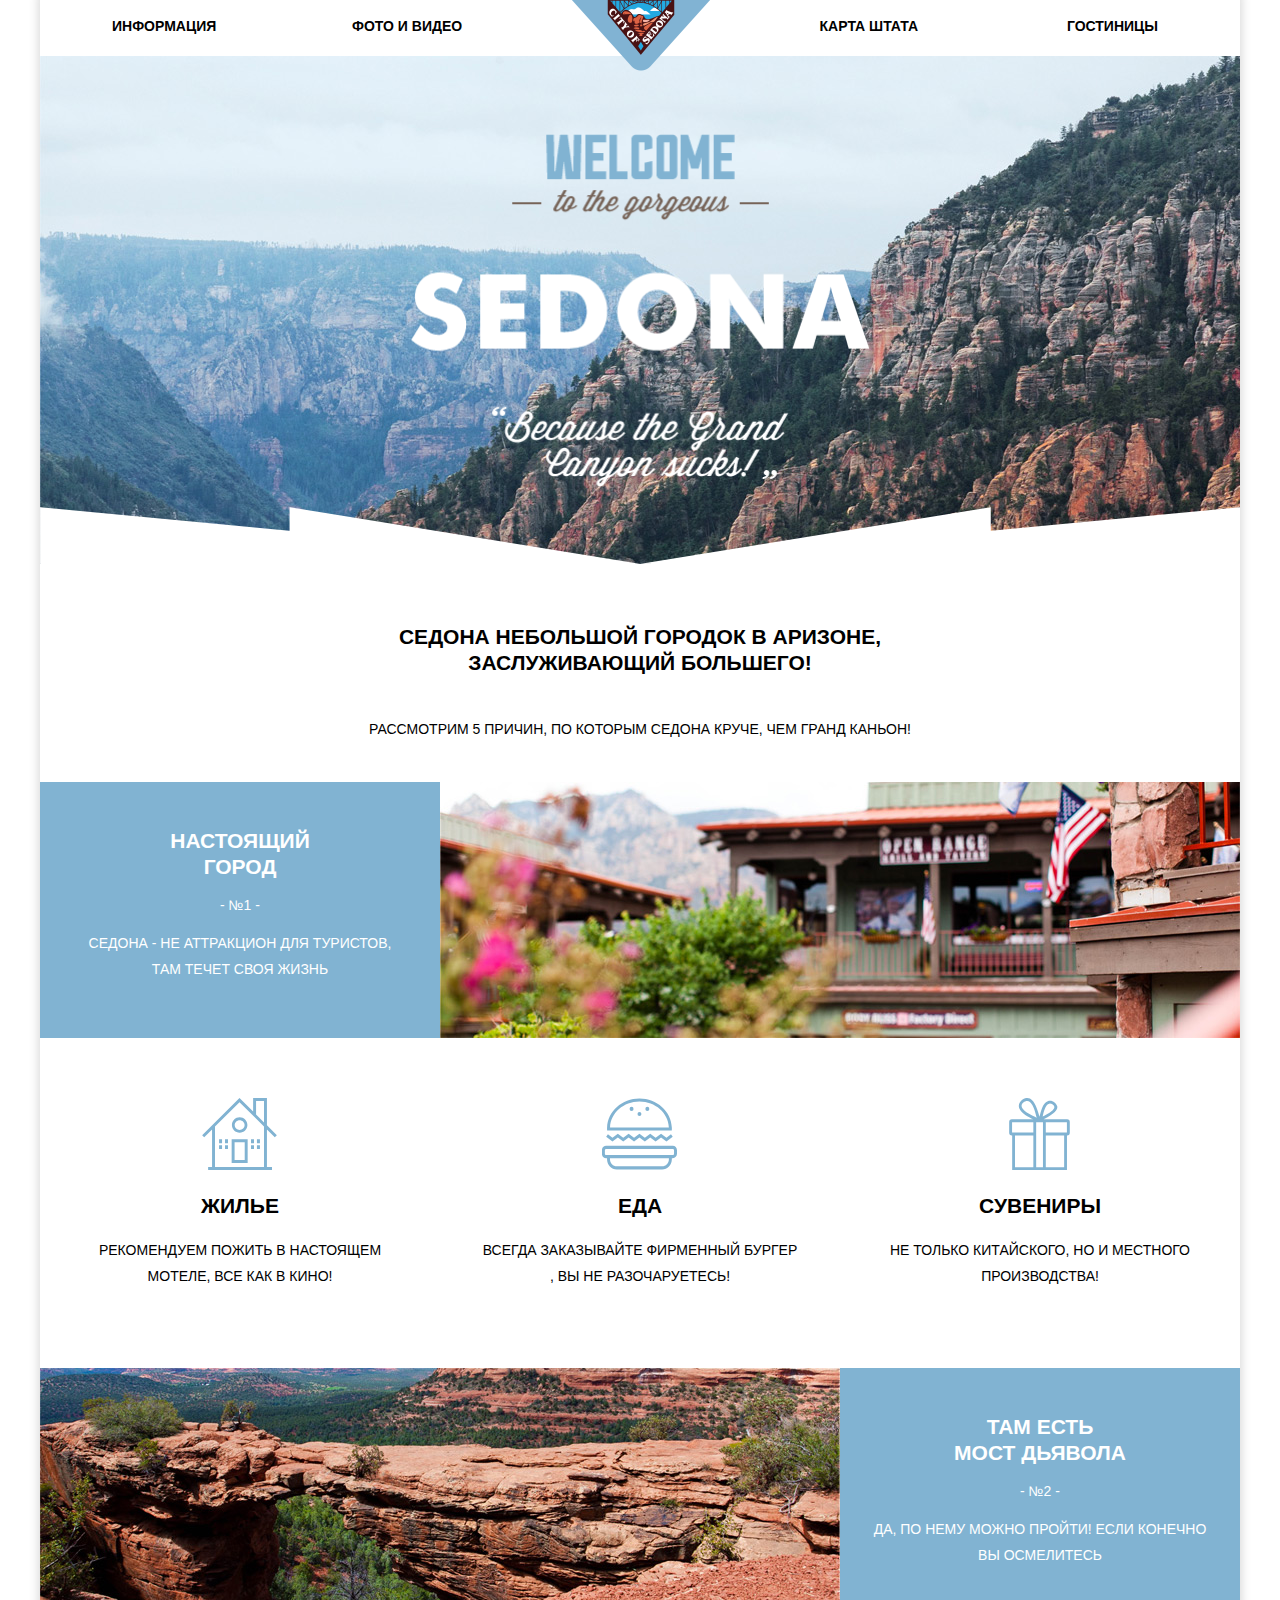
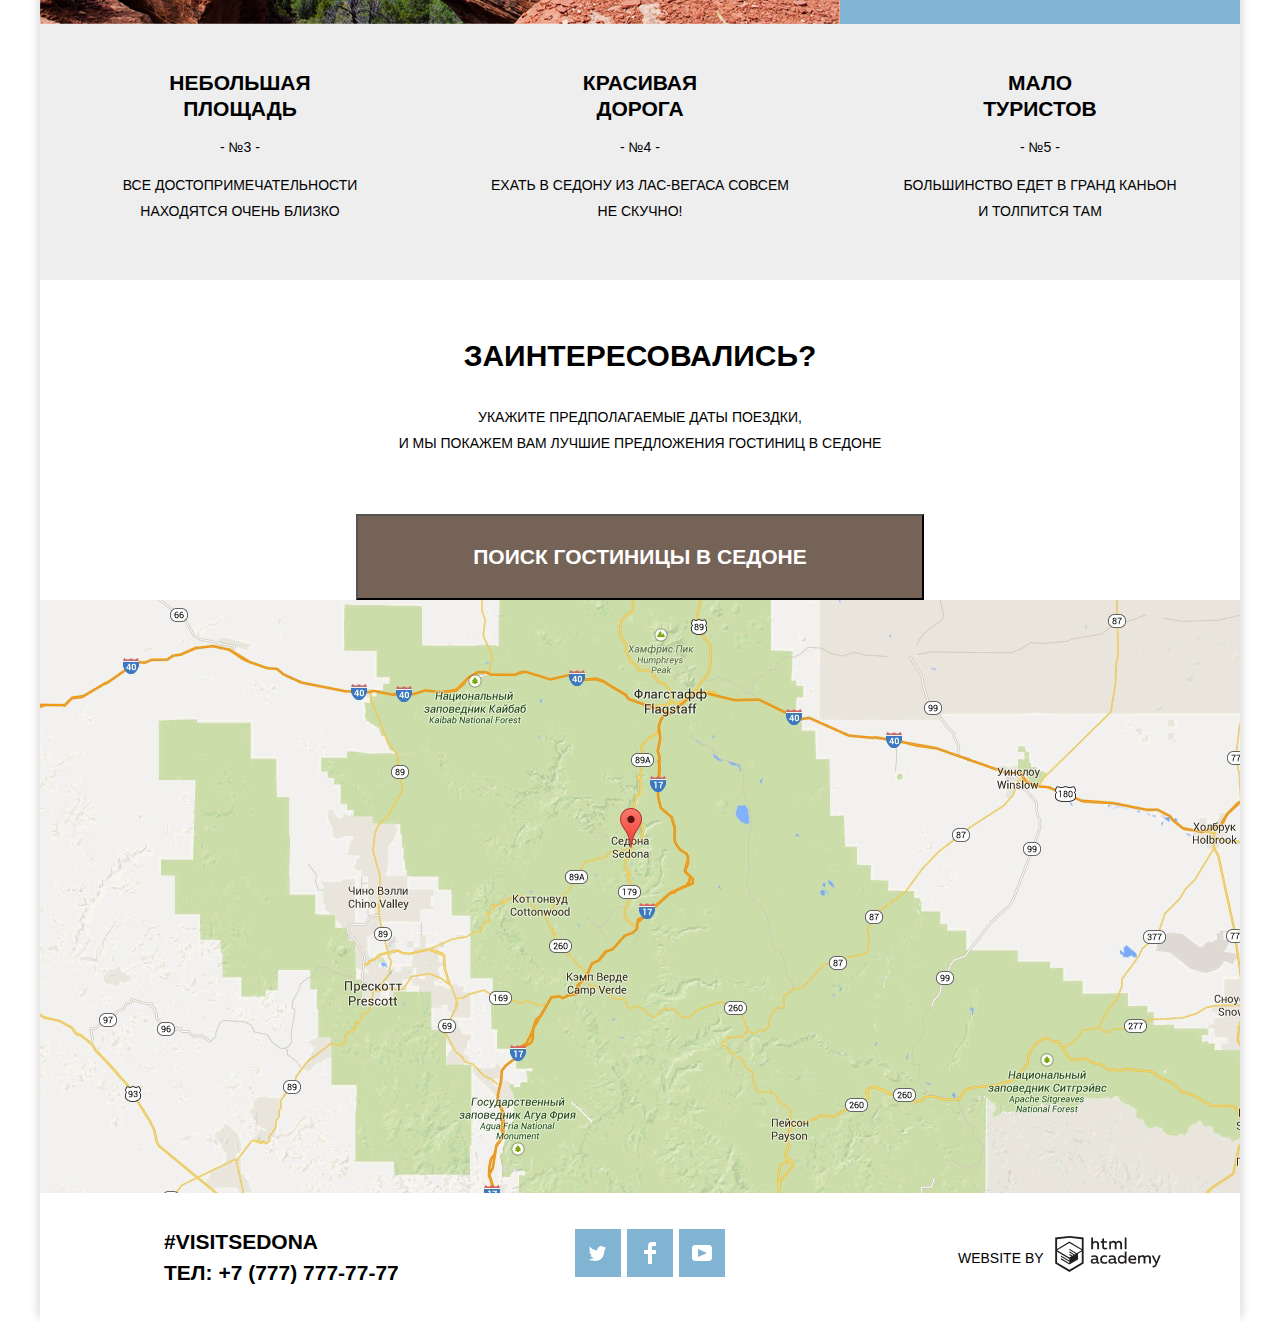
==== commit 248f626b: "index html without modal" ====
--- a/index.html
+++ b/index.html
@@ -148,15 +148,33 @@
       </div>
       <div class="footer-social">
         <ul>
-          <li><a class="social-button social-button-twitter" href=""></a></li>
-          <li><a class="social-button social-button-facebook" href=""></a></li>
-          <li><a class="social-button social-button-youtube" href=""></a></li>
+          <li>
+            <a class="social-button social-button-twitter" href="">
+              <svg xmlns="http://www.w3.org/2000/svg" xmlns:xlink="http://www.w3.org/1999/xlink" width="17" height="15" viewBox="0 0 17 15">
+                <path fill="#FFF" d="M10.95.144c1.685-.496 2.984.27 3.577 1.179.673-.231 1.331-.481 2.011-.708a2.345 2.345 0 0 1-.857 1.768c.685.17 1.304-.491 1.304-.491-.169 1-1.006 1.788-1.563 2.024-.231 6.75-3.175 11.217-10.077 11.082h-.446c-.41 0-4.164-.46-4.898-1.887 2.271.196 3.893-.422 4.693-1.177-.96-.3-2.679-.477-2.979-2.95.349.106.564.228 1.19.119C1.705 8.247.374 7.53.448 5.33c.285.328 1.067.536 1.34.472C1.085 5.561-.182 2.442.894.85c1.818 1.854 3.735 3.606 7.152 3.773C8.254 2.33 9.183.793 10.95.144z"/>
+              </svg>
+            </a>
+          </li>
+          <li>
+            <a class="social-button social-button-facebook" href="">
+              <svg xmlns="http://www.w3.org/2000/svg" width="12" height="22" viewBox="0 0 12 22">
+                <path fill="#FFF" d="M12 4V0H8a4 4 0 0 0-4 4v4H0v4h4v10h4V12h4V8H8V4h4z"/>
+              </svg>
+            </a>
+          </li>
+          <li>
+            <a class="social-button social-button-youtube" href="">
+              <svg xmlns="http://www.w3.org/2000/svg" xmlns:xlink="http://www.w3.org/1999/xlink" width="20" height="16" viewBox="0 0 20 16">
+                <path fill="#FFF" d="M17 0H3C1.35 0 0 1.35 0 3v10c0 1.65 1.35 3 3 3h14c1.65 0 3-1.35 3-3V3c0-1.65-1.35-3-3-3zM6.027 11.998V4.002L15.014 8l-8.987 3.998z"/>
+              </svg>
+            </a>
+          </li>
         </ul>
       </div>
       <div class="footer-copyright">
         <span>Website by</span>
         <a href="https://htmlacademy.ru/intensive/htmlcss">
-
+          <img src="svg/logo-htmlacademy.svg" alt="Логотип htmlacademy" width="108" height="36">
         </a>
       </div>
     </footer>
--- a/css/style.css
+++ b/css/style.css
@@ -302,6 +302,16 @@
   text-transform: uppercase;
   color: #ffffff;
   background: #766357;
+  cursor: pointer;
+}
+
+.search-button:hover {
+  background: #604e43;
+}
+
+.search-button:active {
+  background: #503e33;
+  color: rgba(255, 255, 255, 0.3);
 }
 
 .map {
@@ -309,10 +319,14 @@
   height: 593px;
 }
 
+/*Модальное окно*/
+
 .booking-modal {
   display: none;
 }
 
+/*Футер*/
+
 .footer {
   min-height: 120px;
 }
@@ -320,15 +334,21 @@
 .footer {
   display: flex;
   justify-content: flex-start;
-  min-height: 120px;
+  min-height: 124px;
+  padding: 36px 0;
   background: rgba(255, 255, 255, 0.9);
-
+}
+
+.footer-contacts {
+  min-width: 325px;
+  margin-right: 176px;
+  padding-left: 124px;
 }
 
 .hash {
   display: inline-block;
   margin: 0;
-  margin-top: 34px;
+  margin-bottom: 5px;
   padding: 0;
   font-size: 21px;
   font-weight: bold;
@@ -345,3 +365,55 @@
   line-height: 26px;
   color: #000000;
 }
+
+.footer-social {
+  width: 150px;
+  margin-right: 215px;
+}
+
+.footer-social ul {
+  display: flex;
+  margin: 0;
+  padding: 0;
+  list-style: none;
+}
+
+.social-button {
+  display: flex;
+  align-items: center;
+  justify-content: center;
+  width: 46px;
+  height: 48px;
+  background: #81b3d2;
+}
+
+.social-button:hover {
+  background: #669ec0;
+}
+
+.social-button:active {
+  background: #669ec0;
+}
+
+.social-button:active path {
+  fill: rgba(255, 255, 255, 0.3);
+}
+
+.footer-social li:not(:last-child) {
+  margin-right: 6px;
+}
+
+.footer-copyright {
+  display: flex;
+  align-items: center;
+  justify-content: center;
+  width: 240px;
+}
+
+.footer-copyright span {
+  margin-right: 10px;
+  font-size: 14px;
+  font-weight: normal;
+  line-height: 26px;
+  color: #000000;
+}
